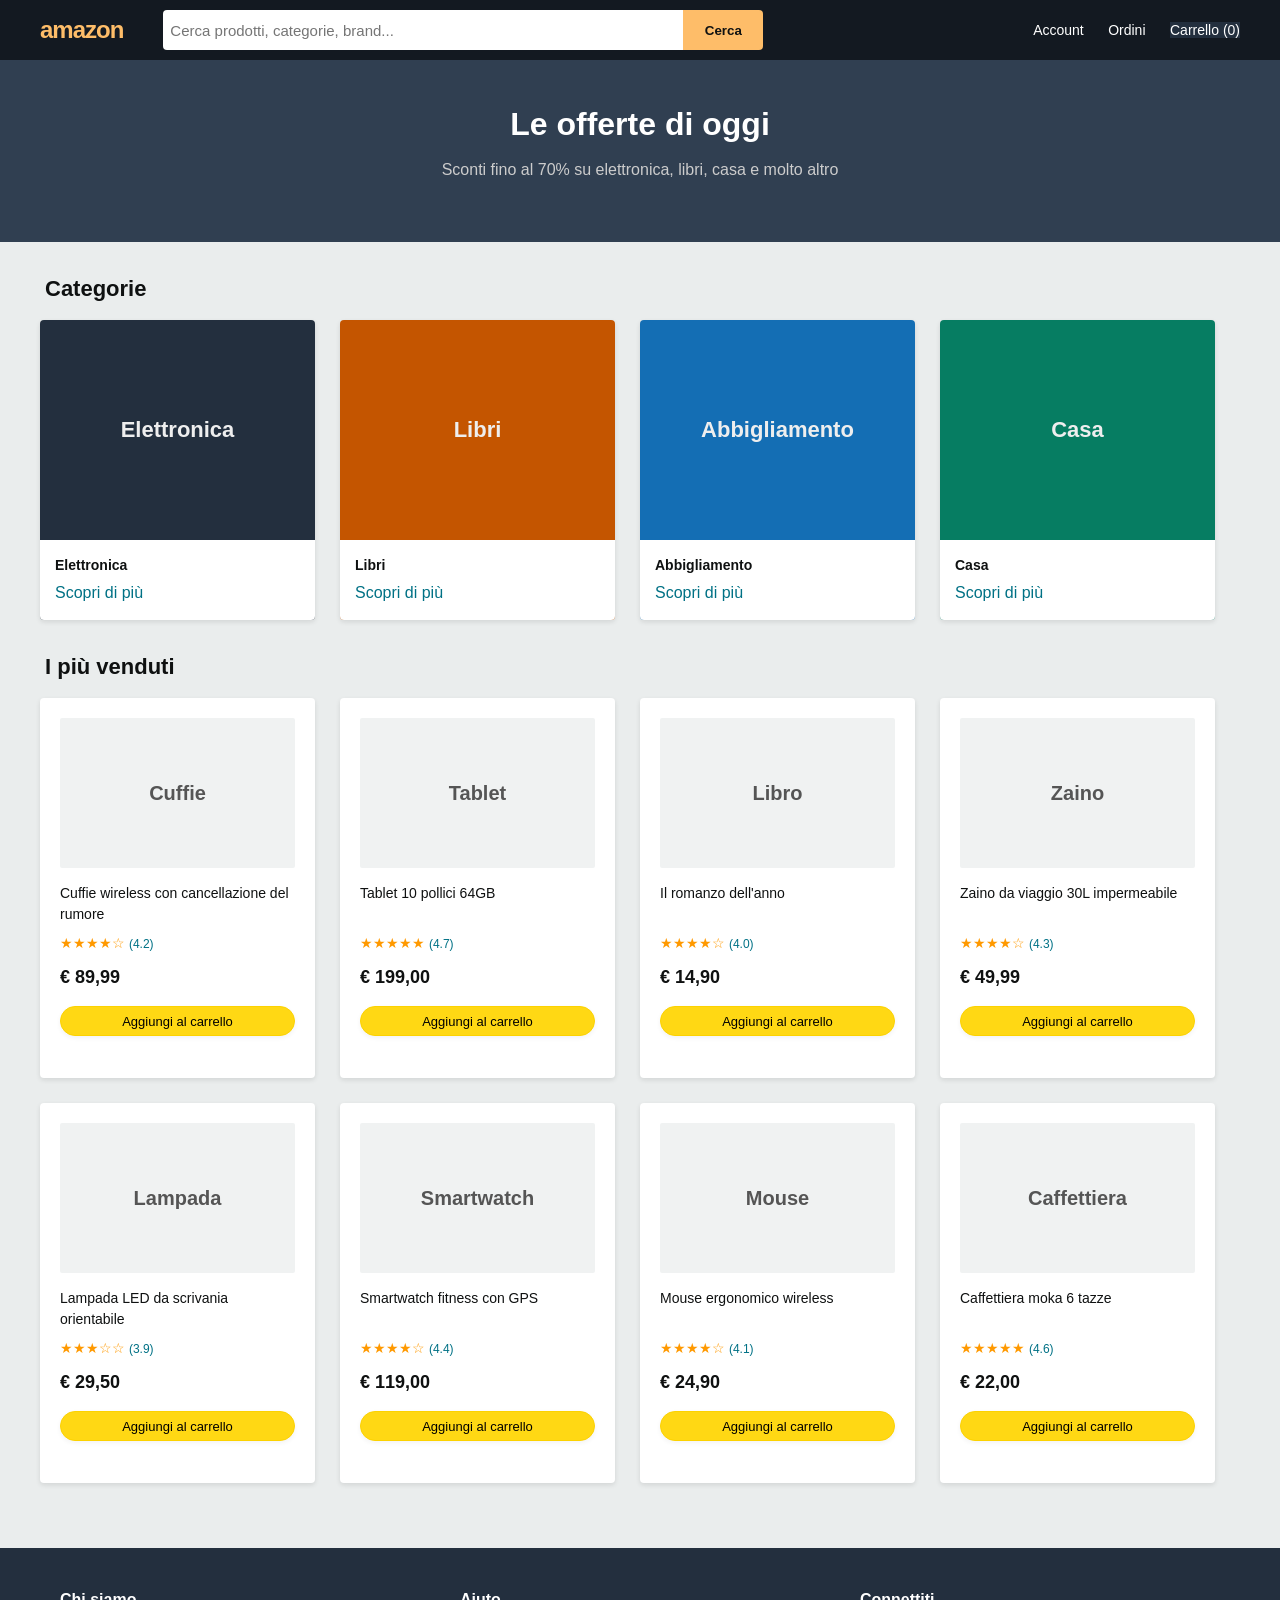
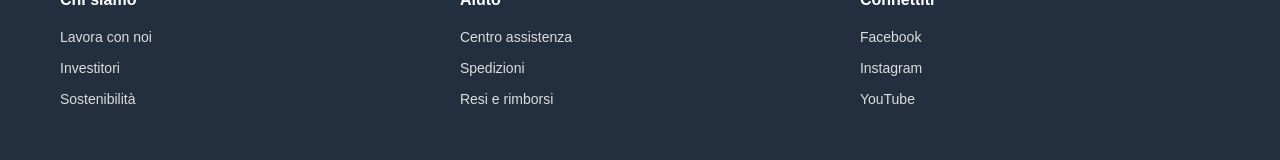
==== index.html @ 782a4142 "html-css_1.0" ====
<!DOCTYPE html>
<html lang="it">

<head>
  <meta charset="UTF-8">
  <meta name="viewport" content="width=device-width, initial-scale=1.0">
  <title>Amazon Homepage — Week Project</title>
  <link rel="stylesheet" href="assets/css/style.css">

</head>

<body>

  <header class="header">
    <div class="header-container">
      <div class="logo">amazon</div>

      <div class="search-box">
        <input type="text" placeholder="Cerca prodotti, categorie, brand...">
        <button>Cerca</button>
      </div>

      <div class="header-links">
        <a href="#" class="fake-link">Account</a>
        <a href="#" class="fake-link">Ordini</a>
        <a href="#" class="fake-link">Carrello (0)</a>
      </div>

      <div class="clear"></div>
    </div>
  </header>

  <section class="hero">
    <h1>Le offerte di oggi</h1>
    <p>Sconti fino al 70% su elettronica, libri, casa e molto altro</p>
  </section>

  <main class="main-content">

    <section class="categorie section-block">
      <h2>Categorie</h2>

      <div class="row">
        <div class="category-card cat-elettronica">
          <div class="cat-top">Elettronica</div>
          <div class="cat-bottom">
            <span class="cat-title">Elettronica</span>
            <a href="#" class="fake-link">Scopri di più</a>
          </div>
        </div>

        <div class="category-card cat-libri">
          <div class="cat-top">Libri</div>
          <div class="cat-bottom">
            <span class="cat-title">Libri</span>
            <a href="#" class="fake-link">Scopri di più</a>
          </div>
        </div>

        <div class="category-card cat-abbigliamento">
          <div class="cat-top">Abbigliamento</div>
          <div class="cat-bottom">
            <span class="cat-title">Abbigliamento</span>
            <a href="#" class="fake-link">Scopri di più</a>
          </div>
        </div>

        <div class="category-card cat-casa">
          <div class="cat-top">Casa</div>
          <div class="cat-bottom">
            <span class="cat-title">Casa</span>
            <a href="#" class="fake-link">Scopri di più</a>
          </div>
        </div>

        <div class="clear"></div>
      </div>
    </section>

    <section class="prodotti section-block">
      <h2>I più venduti</h2>

      <div class="row">
        <div class="product-card">
          <div class="product-img">Cuffie</div>
          <h3>Cuffie wireless con cancellazione del rumore</h3>
          <p class="rating">★★★★☆ <span class="reviews">(4.2)</span></p>
          <p class="price">€ 89,99</p>
          <button class="cart-btn">Aggiungi al carrello</button>
        </div>

        <div class="product-card">
          <div class="product-img">Tablet</div>
          <h3>Tablet 10 pollici 64GB</h3>
          <p class="rating">★★★★★ <span class="reviews">(4.7)</span></p>
          <p class="price">€ 199,00</p>
          <button class="cart-btn">Aggiungi al carrello</button>
        </div>

        <div class="product-card">
          <div class="product-img">Libro</div>
          <h3>Il romanzo dell'anno</h3>
          <p class="rating">★★★★☆ <span class="reviews">(4.0)</span></p>
          <p class="price">€ 14,90</p>
          <button class="cart-btn">Aggiungi al carrello</button>
        </div>

        <div class="product-card">
          <div class="product-img">Zaino</div>
          <h3>Zaino da viaggio 30L impermeabile</h3>
          <p class="rating">★★★★☆ <span class="reviews">(4.3)</span></p>
          <p class="price">€ 49,99</p>
          <button class="cart-btn">Aggiungi al carrello</button>
        </div>

        <div class="clear"></div>
      </div>

      <div class="row">
        <div class="product-card">
          <div class="product-img">Lampada</div>
          <h3>Lampada LED da scrivania orientabile</h3>
          <p class="rating">★★★☆☆ <span class="reviews">(3.9)</span></p>
          <p class="price">€ 29,50</p>
          <button class="cart-btn">Aggiungi al carrello</button>
        </div>

        <div class="product-card">
          <div class="product-img">Smartwatch</div>
          <h3>Smartwatch fitness con GPS</h3>
          <p class="rating">★★★★☆ <span class="reviews">(4.4)</span></p>
          <p class="price">€ 119,00</p>
          <button class="cart-btn">Aggiungi al carrello</button>
        </div>

        <div class="product-card">
          <div class="product-img">Mouse</div>
          <h3>Mouse ergonomico wireless</h3>
          <p class="rating">★★★★☆ <span class="reviews">(4.1)</span></p>
          <p class="price">€ 24,90</p>
          <button class="cart-btn">Aggiungi al carrello</button>
        </div>

        <div class="product-card">
          <div class="product-img">Caffettiera</div>
          <h3>Caffettiera moka 6 tazze</h3>
          <p class="rating">★★★★★ <span class="reviews">(4.6)</span></p>
          <p class="price">€ 22,00</p>
          <button class="cart-btn">Aggiungi al carrello</button>
        </div>

        <div class="clear"></div>
      </div>
    </section>
  </main>

  <footer class="footer">
    <div class="footer-container">
      <div class="footer-col">
        <h4>Chi siamo</h4>
        <a href="#" class="fake-link">Lavora con noi</a>
        <a href="#" class="fake-link">Investitori</a>
        <a href="#" class="fake-link">Sostenibilità</a>
      </div>

      <div class="footer-col">
        <h4>Aiuto</h4>
        <a href="#" class="fake-link">Centro assistenza</a>
        <a href="#" class="fake-link">Spedizioni</a>
        <a href="#" class="fake-link">Resi e rimborsi</a>
      </div>

      <div class="footer-col">
        <h4>Connettiti</h4>
        <a href="#" class="fake-link">Facebook</a>
        <a href="#" class="fake-link">Instagram</a>
        <a href="#" class="fake-link">YouTube</a>
      </div>

      <div class="clear"></div>
    </div>
  </footer>

</body>

</html>
---- assets/css/style.css ----
* {
    margin: 0;
    padding: 0;
    box-sizing: border-box;
}

body {
    font-family: -apple-system, BlinkMacSystemFont, "Segoe UI", Roboto, Helvetica, Arial, sans-serif;
    line-height: 1.5;
    color: #0f1111;
    background: #eaeded;
}

a {
    color: inherit;
    text-decoration: none;
}

button {
    font-family: inherit;
    cursor: pointer;
    border: none;
    background: none;
}

.clear {
    clear: both;
}

.fake-link {
    color: #007185;
    text-decoration: none;
}

.fake-link:hover {
    text-decoration: underline;
    color: #c7511f;
}

.header {
    background-color: #131921;
    color: white;
    padding: 10px 20px;
    height: 60px;
    position: sticky;
    top: 0;
    z-index: 100;
}

.header-container {
    width: 1200px;
    margin: 0 auto;
}

.logo {
    float: left;
    font-size: 24px;
    font-weight: bold;
    color: #febd69;
    line-height: 40px;
    letter-spacing: -1px;
}

.search-box {
    float: left;
    margin-left: 40px;
    width: 600px;
}

.search-box input {
    width: 520px;
    height: 40px;
    padding: 7px;
    font-size: 15px;
    border: none;
    border-radius: 4px 0 0 4px;
    float: left;
}

.search-box button {
    width: 80px;
    height: 40px;
    background-color: #FEBD69;
    border-radius: 0 4px 4px 0;
    font-weight: bold;
    float: left;
    color: #0f1111;
}

.header-links {
    float: right;
    line-height: 40px;
}

.header-links .fake-link {
    color: white;
    margin-left: 20px;
    font-size: 14px;
}

.header-links .fake-link:last-child {
    background-color: #232F3E;
}

.hero {
    background-color: #303F51;
    color: white;
    text-align: center;
    padding: 40px 0 60px 0;
}

.hero h1 {
    font-size: 32px;
    margin-bottom: 10px;
}

.hero p {
    font-size: 16px;
    color: #cccccc;
}

.main-content {
    width: 1200px;
    margin: 30px auto 40px auto;
}

.section-block {
    margin-bottom: 30px;
}

.section-block h2 {
    font-size: 22px;
    margin-bottom: 15px;
    color: #0f1111;
    padding-left: 5px;
}

.category-card {
    float: left;
    width: 275px;
    background-color: white;
    border-radius: 4px;
    margin-right: 25px;
    box-shadow: 0 2px 5px rgba(0, 0, 0, 0.1);
}

.category-card:nth-child(4n) {
    margin-right: 0;
}

.category-card:hover {
    margin-top: -5px;
    box-shadow: 0 6px 12px rgba(0, 0, 0, 0.15);
}

.cat-top {
    height: 220px;
    color: #EEEEEE;
    font-size: 22px;
    font-weight: bold;
    text-align: center;
    line-height: 220px;
    border-radius: 4px 4px 0 0;
}

.cat-elettronica {
    background-color: #232F3E;
}

.cat-libri {
    background-color: #C45500;
}

.cat-abbigliamento {
    background-color: #146EB4;
}

.cat-casa {
    background-color: #067D62;
}

.cat-bottom {
    padding: 15px;
    background-color: #ffffff;
    border-radius: 0 0 4px 4px;
}

.cat-title {
    display: block;
    font-size: 14px;
    font-weight: bold;
    margin-bottom: 5px;
    color: #0f1111;
}

.product-card {
    float: left;
    width: 275px;
    background-color: white;
    border-radius: 4px;
    margin-right: 25px;
    margin-bottom: 25px;
    padding: 20px;
    box-shadow: 0 2px 5px rgba(0, 0, 0, 0.1);
    height: 380px;
}

.product-card:nth-child(4n) {
    margin-right: 0;
}

.product-img {
    width: 100%;
    height: 150px;
    background-color: #f0f2f2;
    text-align: center;
    line-height: 150px;
    font-size: 20px;
    color: #555;
    font-weight: bold;
    margin-bottom: 15px;
    border-radius: 2px;
}

.product-card h3 {
    font-size: 14px;
    font-weight: normal;
    height: 40px;
    margin-bottom: 10px;
    overflow: hidden;
}

.rating {
    color: #FF9900;
    font-size: 14px;
    margin-bottom: 10px;
}

.reviews {
    color: #007185;
    font-size: 12px;
}

.price {
    font-size: 18px;
    font-weight: bold;
    color: #0f1111;
    margin-bottom: 15px;
}

.cart-btn {
    width: 100%;
    height: 30px;
    background-color: #FFD814;
    border: 1px solid #fcd200;
    border-radius: 20px;
    font-size: 13px;
    box-shadow: 0 2px 5px rgba(0, 0, 0, 0.05);
}

.cart-btn:hover {
    background-color: #F7CA00;
}

.footer {
    background-color: #232F3E;
    color: white;
    padding: 40px 0;
}

.footer-container {
    width: 1200px;
    margin: 0 auto;
}

.footer-col {
    float: left;
    width: 33.33%;
    padding: 0 20px;
}

.footer-col h4 {
    font-size: 16px;
    margin-bottom: 15px;
    color: #ffffff;
}

.footer-col .fake-link {
    display: block;
    color: #dddddd;
    font-size: 14px;
    margin-bottom: 10px;
}
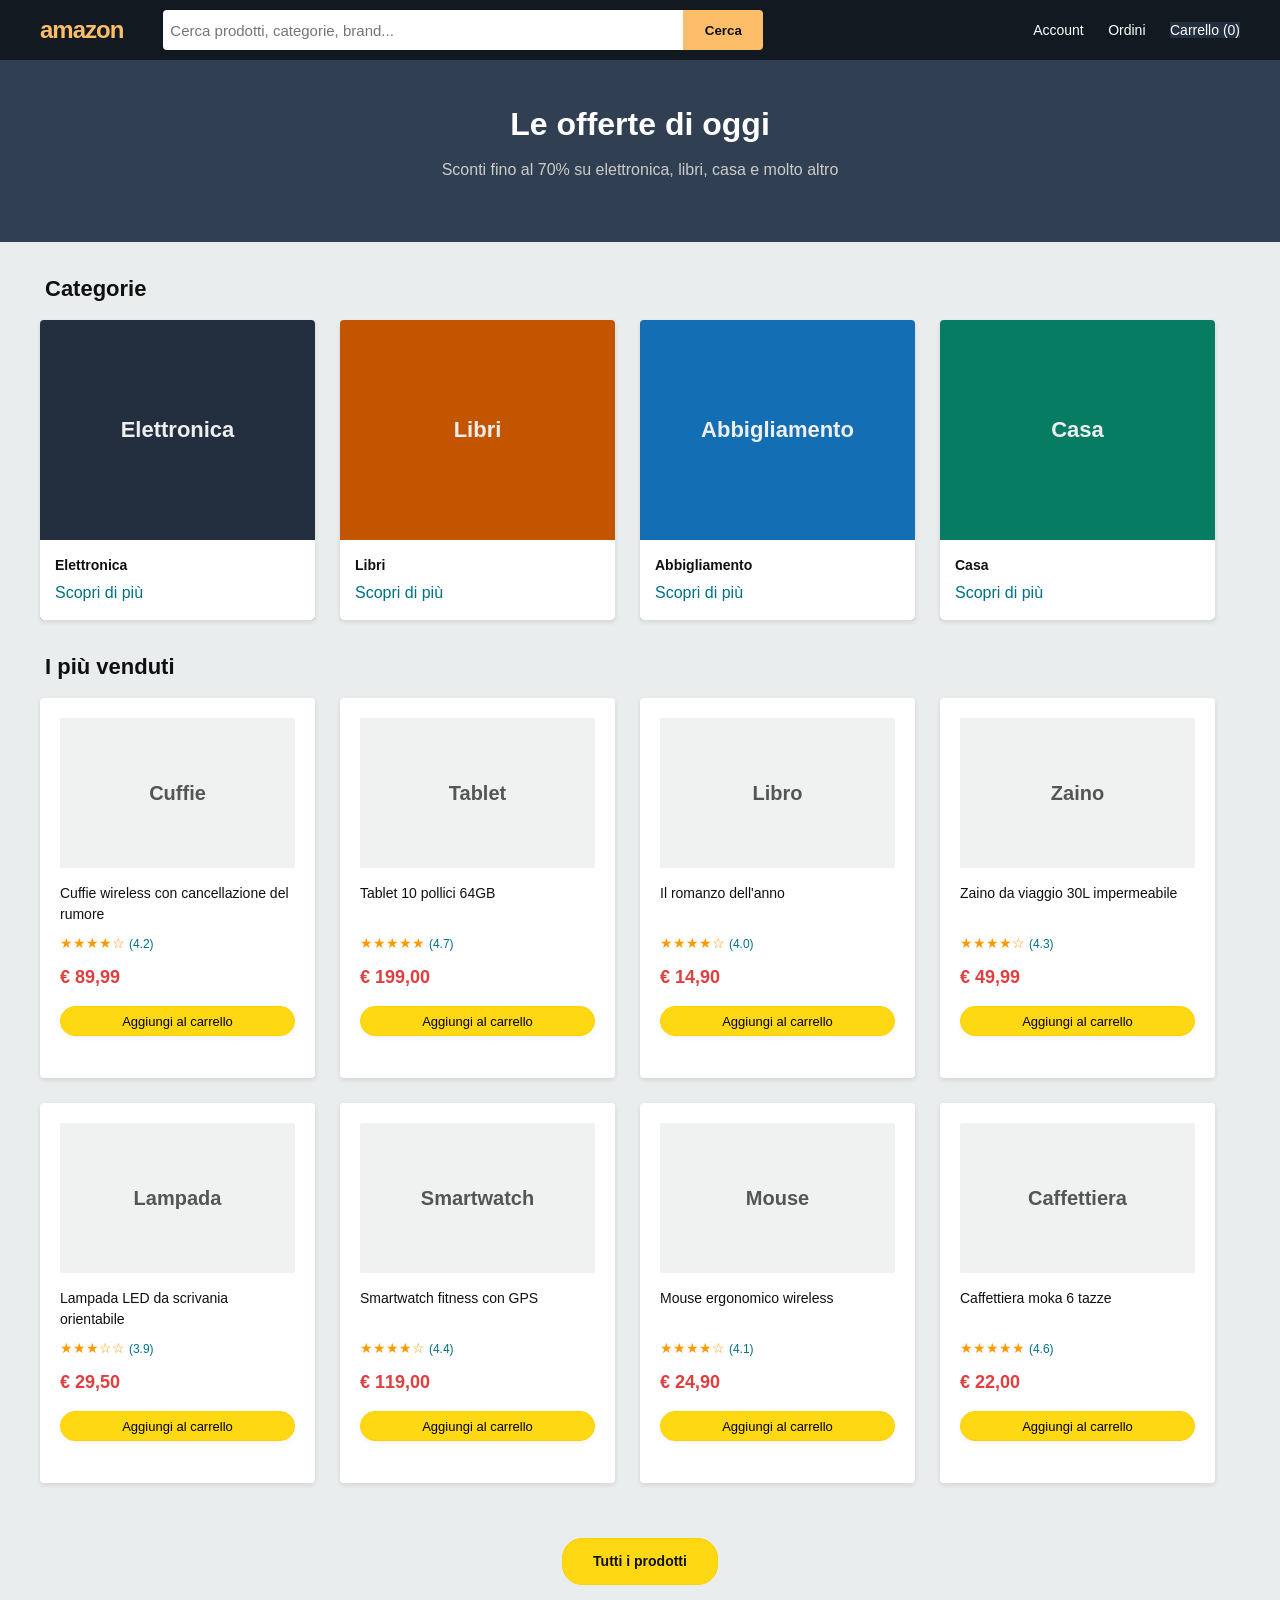
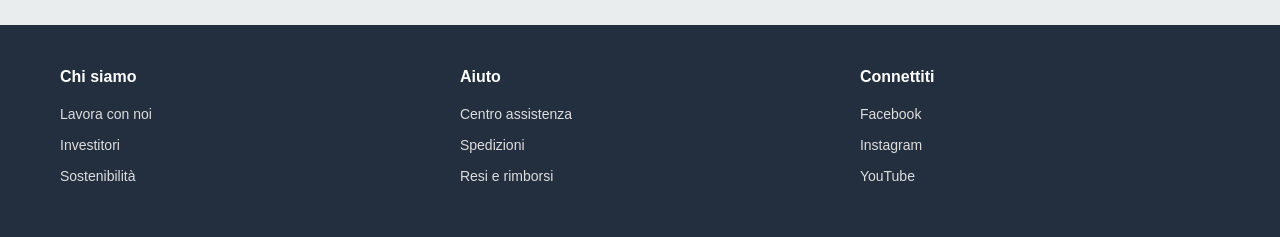
==== commit 80631373: "commit finale js con nuova pagina" ====
--- a/index.html
+++ b/index.html
@@ -152,6 +152,13 @@
         <div class="clear"></div>
       </div>
     </section>
+
+    <div class="tutti-prodotti">
+      <a href="prodotti.html" class="btn-tutti-prodotti">
+        Tutti i prodotti
+      </a>
+
+    </div>
   </main>
 
   <footer class="footer">
@@ -180,7 +187,6 @@
       <div class="clear"></div>
     </div>
   </footer>
-
 </body>
 
 </html>
--- a/assets/css/style.css
+++ b/assets/css/style.css
@@ -244,7 +244,7 @@
 .price {
     font-size: 18px;
     font-weight: bold;
-    color: #0f1111;
+    color: rgb(227, 62, 62);
     margin-bottom: 15px;
 }
 
@@ -290,4 +290,64 @@
     color: #dddddd;
     font-size: 14px;
     margin-bottom: 10px;
+}
+
+.tutti-prodotti {
+    text-align: center;
+    margin: 30px 0;
+}
+
+.btn-tutti-prodotti {
+    display: inline-block;
+    background-color: #FFD814;
+    color: #0f1111;
+    padding: 12px 30px;
+    border: 1px solid #fcd200;
+    border-radius: 20px;
+    font-size: 14px;
+    font-weight: bold;
+    text-decoration: none;
+}
+
+.btn-tutti-prodotti:hover {
+    background-color: #F7CA00;
+}
+
+#tabella-prodotti table {
+    width: 100%;
+    margin: 20px 0;
+    background-color: white;
+}
+
+#tabella-prodotti th {
+    background-color: #232F3E;
+    color: white;
+    text-align: left;
+    padding: 15px;
+}
+
+#tabella-prodotti td {
+    padding: 15px;
+    border-bottom: 1px solid #ddd;
+}
+
+#tabella-prodotti tr:nth-child(even) {
+    background-color: #f5f5f5;
+}
+
+.btn-torna-home {
+    display: inline-block;
+    background-color: #FFD814;
+    color: #0f1111;
+    padding: 12px 30px;
+    border: 1px solid #fcd200;
+    border-radius: 20px;
+    font-size: 14px;
+    font-weight: bold;
+    text-decoration: none;
+    margin: 20px 0;
+}
+
+.btn-torna-home:hover {
+    background-color: #F7CA00;
 }
